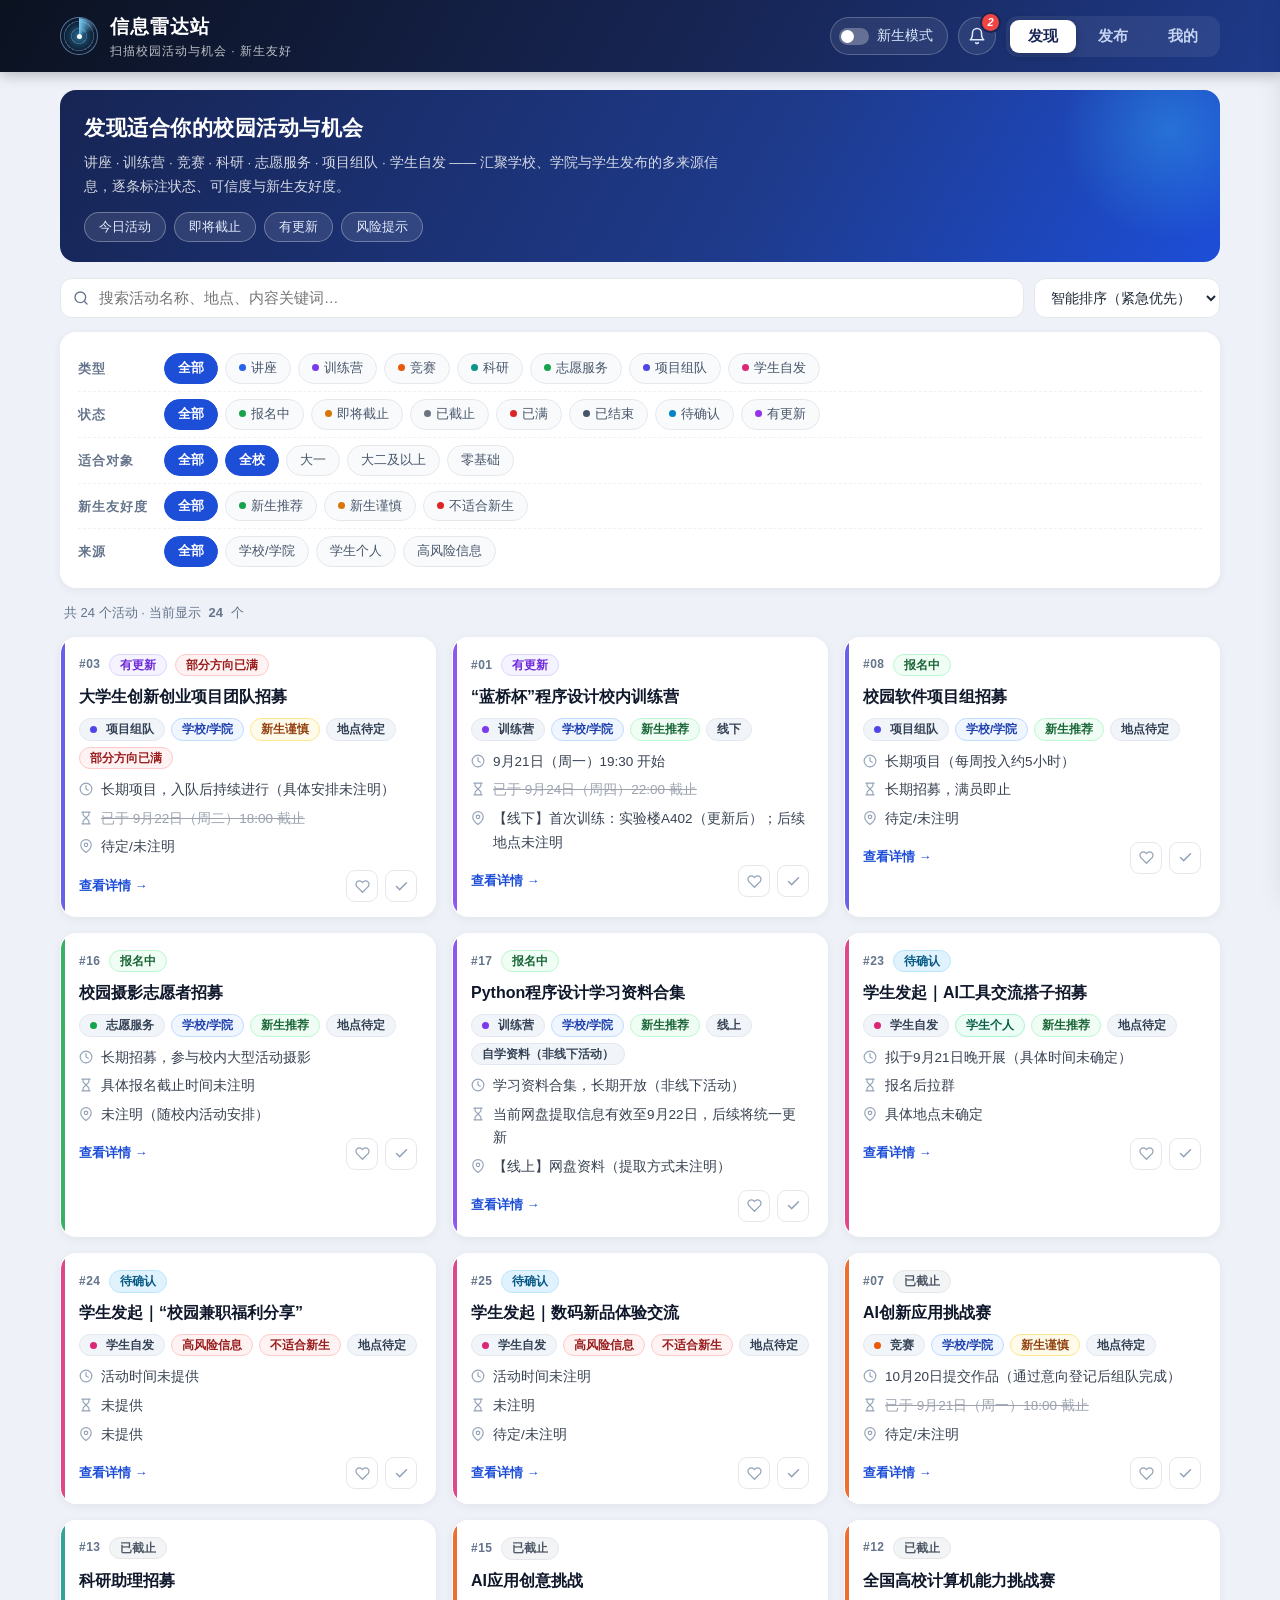
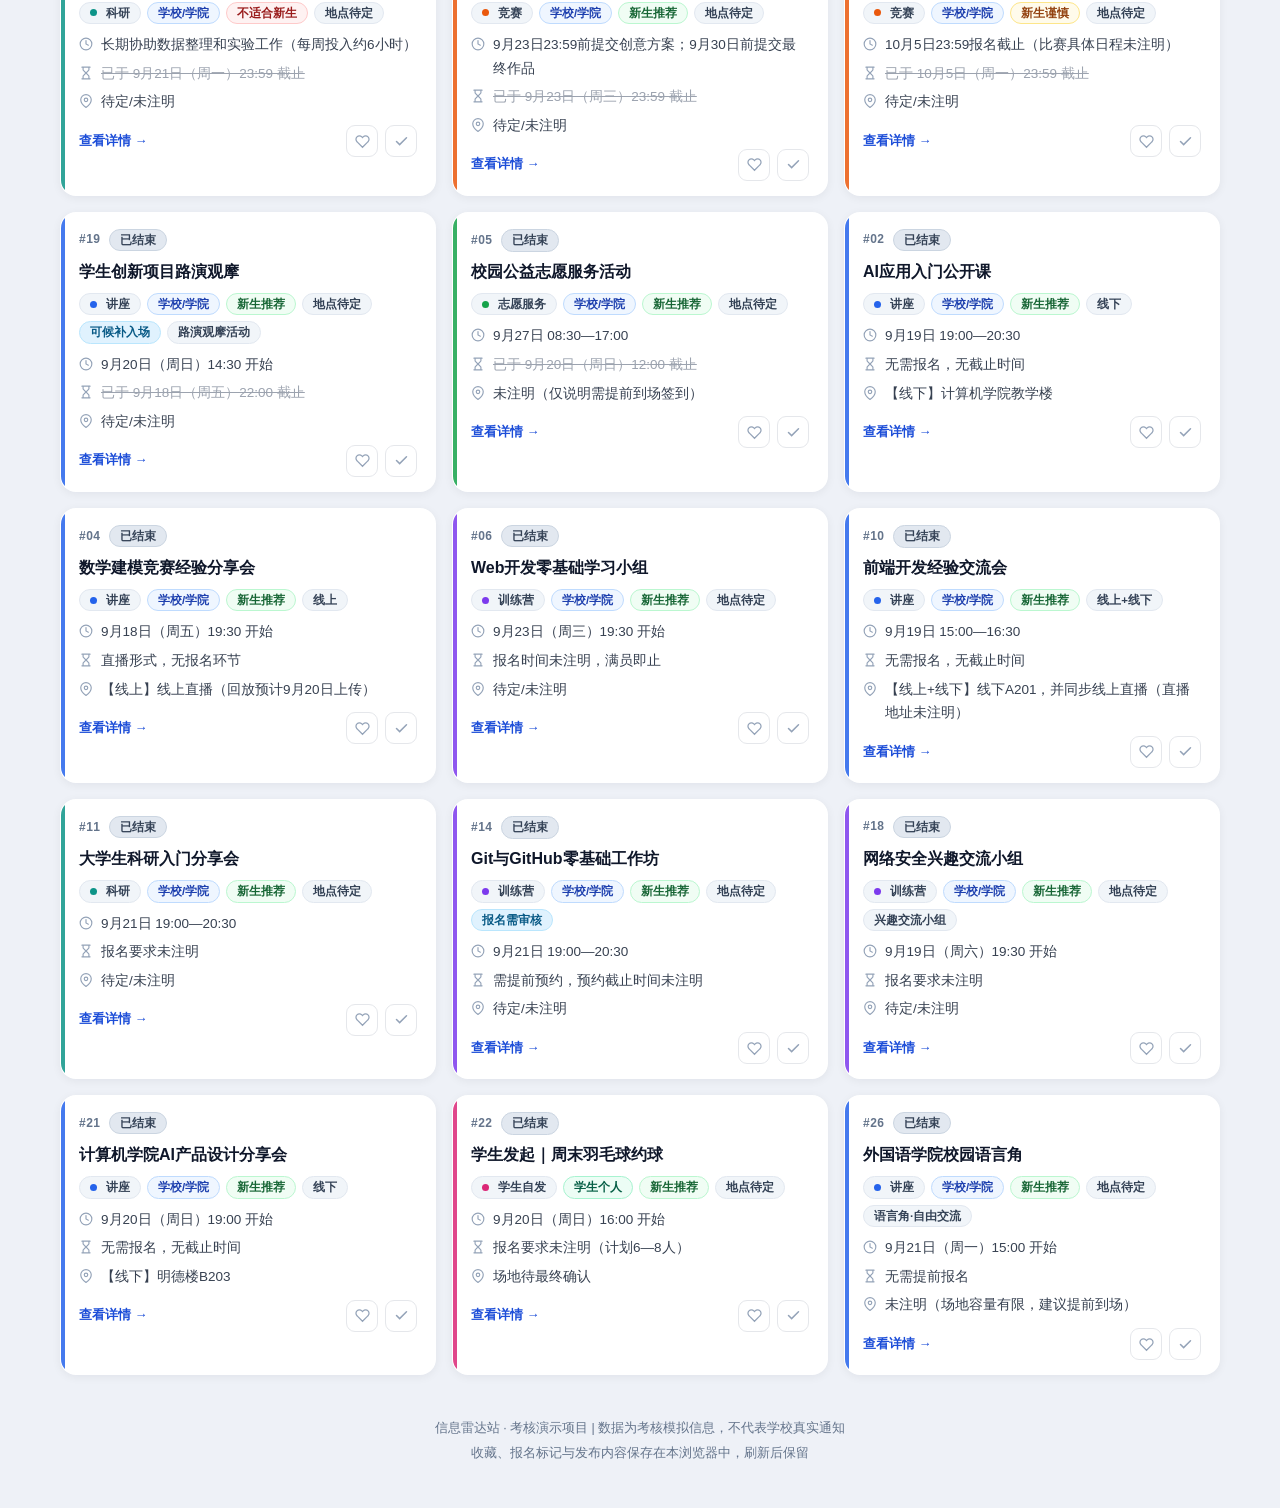
==== index.html @ ca3e1893 "feat: 实现信息雷达站应用界面与核心交互（筛选/行动卡/发布/日历/通知）" ====
<!DOCTYPE html>
<html lang="zh-CN">
<head>
<meta charset="UTF-8">
<meta name="viewport" content="width=device-width, initial-scale=1.0">
<meta name="description" content="信息雷达站 —— 面向学生的校园活动与机会聚合站，重点考虑新生使用体验">
<title>信息雷达站 · 校园活动与机会</title>
<link rel="icon" href="data:image/svg+xml,%3Csvg xmlns='http://www.w3.org/2000/svg' viewBox='0 0 100 100'%3E%3Ccircle cx='50' cy='50' r='46' fill='%231e3a8a'/%3E%3Cpath d='M50 50 L50 8 A42 42 0 0 1 86 30 Z' fill='%2338bdf8' opacity='.7'/%3E%3Ccircle cx='50' cy='50' r='5' fill='%23fff'/%3E%3C/svg%3E">
<link rel="stylesheet" href="css/style.css">
</head>
<body>

<!-- ================= 顶栏 ================= -->
<header class="topbar">
  <div class="topbar-inner">
    <div class="brand">
      <div class="radar" aria-hidden="true"></div>
      <div>
        <h1>信息雷达站</h1>
        <span class="slogan">扫描校园活动与机会 · 新生友好</span>
      </div>
    </div>
    <div class="top-actions">
      <label class="fresh-switch" id="freshSwitch" title="只看新生推荐内容，并隐藏高风险信息">
        <span class="knob"></span> 新生模式
      </label>
      <button class="bell-btn" id="bellBtn" aria-label="通知中心">
        <svg viewBox="0 0 24 24" fill="none" stroke="currentColor" stroke-width="2" stroke-linecap="round" stroke-linejoin="round"><path d="M18 8A6 6 0 0 0 6 8c0 7-3 9-3 9h18s-3-2-3-9"/><path d="M13.73 21a2 2 0 0 1-3.46 0"/></svg>
        <i class="badge hidden" id="bellBadge">0</i>
      </button>
      <nav class="tabs" id="mainTabs" aria-label="主导航">
        <button data-view="discover" class="active">发现</button>
        <button data-view="publish">发布</button>
        <button data-view="profile">我的</button>
      </nav>
    </div>
  </div>
</header>

<main>
  <!-- ================= 发现 ================= -->
  <section class="view active" id="view-discover">
    <div class="banner">
      <div class="glow"></div>
      <h2>发现适合你的校园活动与机会</h2>
      <p>讲座 · 训练营 · 竞赛 · 科研 · 志愿服务 · 项目组队 · 学生自发 —— 汇聚学校、学院与学生发布的多来源信息，逐条标注状态、可信度与新生友好度。</p>
      <div class="quick-chips" id="quickChips">
        <button data-quick="today">今日活动</button>
        <button data-quick="closing">即将截止</button>
        <button data-quick="updated">有更新</button>
        <button data-quick="risk">风险提示</button>
      </div>
    </div>

    <div class="fresh-tip" id="freshTip">
      <svg viewBox="0 0 24 24" fill="none" stroke="currentColor" stroke-width="2" stroke-linecap="round" stroke-linejoin="round"><path d="M20 21v-2a4 4 0 0 0-4-4H8a4 4 0 0 0-4 4v2"/><circle cx="12" cy="7" r="4"/></svg>
      <div><strong>新生模式已开启：</strong>仅展示「新生推荐」的活动，已隐藏高风险信息。关闭后可查看全部内容。</div>
    </div>

    <div class="risk-tip" id="riskTip" style="display:none">
      <svg viewBox="0 0 24 24" fill="none" stroke="currentColor" stroke-width="2" stroke-linecap="round" stroke-linejoin="round"><path d="M10.29 3.86 1.82 18a2 2 0 0 0 1.71 3h16.94a2 2 0 0 0 1.71-3L13.71 3.86a2 2 0 0 0-3.42 0z"/><line x1="12" y1="9" x2="12" y2="13"/><line x1="12" y1="17" x2="12.01" y2="17"/></svg>
      <div><strong>正在查看高风险信息：</strong>以下内容存在推广、诱导或关键信息缺失等风险特征，请谨慎甄别，切勿轻易添加陌生人微信或转账。</div>
    </div>

    <div class="toolbar">
      <div class="search-box">
        <svg viewBox="0 0 24 24" fill="none" stroke="currentColor" stroke-width="2" stroke-linecap="round"><circle cx="11" cy="11" r="8"/><line x1="21" y1="21" x2="16.65" y2="16.65"/></svg>
        <input type="search" id="searchInput" placeholder="搜索活动名称、地点、内容关键词…">
      </div>
      <select id="sortSelect" aria-label="排序方式">
        <option value="smart">智能排序（紧急优先）</option>
        <option value="deadline">按截止时间从近到远</option>
        <option value="newest">最新发布</option>
      </select>
    </div>

    <div class="filters" id="filterPanel"></div>

    <div class="results-meta" id="resultsMeta"></div>
    <div class="cards" id="cards"></div>
  </section>

  <!-- ================= 发布 ================= -->
  <section class="view" id="view-publish">
    <form class="form-card" id="publishForm" novalidate>
      <h2>发布活动 / 招募信息</h2>
      <p class="form-desc">发布后将以「学生个人发布」标识进入正常信息流，可被搜索、收藏与加入日历。请尽量填写完整，方便其他同学判断与参与。</p>
      <div class="fgrid">
        <div class="field full" data-f="title">
          <label>活动标题<span class="req">*</span><span class="opt">（50字以内）</span></label>
          <input type="text" id="fTitle" maxlength="60" placeholder="例：周末图书馆学习搭子招募">
          <div class="counter"><span id="titleCount">0</span>/50</div>
          <div class="err">请填写50字以内的标题</div>
        </div>
        <div class="field" data-f="category">
          <label>活动类型<span class="req">*</span></label>
          <select id="fCategory">
            <option value="">请选择类型</option>
          </select>
          <div class="err">请选择活动类型</div>
        </div>
        <div class="field" data-f="audiences">
          <label>适合对象<span class="req">*</span><span class="opt">（可多选）</span></label>
          <div class="radio-set" id="fAudiences"></div>
          <div class="err">请至少选择一个适合对象</div>
        </div>
        <div class="field" data-f="start">
          <label>开始时间<span class="req">*</span></label>
          <input type="datetime-local" id="fStart">
          <div class="err">请选择开始时间</div>
        </div>
        <div class="field">
          <label>结束时间<span class="opt">（选填）</span></label>
          <input type="datetime-local" id="fEnd">
        </div>
        <div class="field full">
          <label>时间补充说明<span class="opt">（选填，如：此后每周三19:30 / 长期招募）</span></label>
          <input type="text" id="fScheduleNote" placeholder="例：首次活动后每周五晚开展">
        </div>
        <div class="field">
          <label>报名截止时间<span class="opt">（选填）</span></label>
          <input type="datetime-local" id="fDeadline">
        </div>
        <div class="field" data-f="locMode">
          <label>地点类型<span class="req">*</span></label>
          <div class="radio-set" id="fLocMode"></div>
          <div class="err">请选择地点类型</div>
        </div>
        <div class="field full" data-f="locDetail">
          <label>具体地点<span class="req">*</span><span class="opt">（线下活动需提供具体位置）</span></label>
          <input type="text" id="fLocDetail" placeholder="例：教学楼A201 / 线上腾讯会议（填写会议号）">
          <div class="err">请填写具体地点（线上活动可填写平台/会议号）</div>
        </div>
        <div class="field" data-f="fee">
          <label>是否收费<span class="req">*</span></label>
          <div class="radio-set" id="fFee"></div>
          <div class="err">请选择收费方式</div>
        </div>
        <div class="field" data-f="feeAmount" id="feeAmountField" style="display:none">
          <label>收费金额（元/人）<span class="req">*</span></label>
          <input type="number" id="fFeeAmount" min="0" step="0.01" placeholder="例：20">
          <div class="err">选择「收费」时请填写金额</div>
        </div>
        <div class="field">
          <label>预计投入<span class="opt">（选填，小时/周）</span></label>
          <input type="text" id="fEffort" placeholder="例：每周3小时 / 单次2小时">
        </div>
        <div class="field" data-f="contactType">
          <label>联系方式类型<span class="req">*</span></label>
          <select id="fContactType">
            <option value="">请选择</option>
            <option value="微信">微信</option>
            <option value="QQ">QQ</option>
            <option value="电话">电话</option>
            <option value="邮箱">邮箱</option>
          </select>
          <div class="err">请选择联系方式类型</div>
        </div>
        <div class="field" data-f="contact">
          <label>联系方式<span class="req">*</span></label>
          <input type="text" id="fContact" placeholder="例：wx abc123 / tel 138xxxx / mail x@x.edu">
          <div class="err">请填写联系方式</div>
        </div>
        <div class="field" data-f="freshman">
          <label>新生友好度自评<span class="req">*</span><span class="opt">（默认谨慎，保护新生）</span></label>
          <div class="radio-set" id="fFreshman"></div>
          <div class="err">请选择新生友好度</div>
        </div>
        <div class="field full" data-f="originNote">
          <label>来源说明<span class="req">*</span><span class="opt">（100字以内，说明你的身份与信息依据）</span></label>
          <textarea id="fOriginNote" maxlength="120" placeholder="例：我是本活动组织者本人，信息由我本人发布并负责更新"></textarea>
          <div class="counter"><span id="originCount">0</span>/100</div>
          <div class="err">请填写100字以内的来源说明</div>
        </div>
        <div class="field full">
          <label>活动详情补充<span class="opt">（选填）</span></label>
          <textarea id="fDetail" placeholder="补充报名流程、注意事项等（选填）"></textarea>
        </div>
      </div>
      <div class="form-actions">
        <button type="submit" class="btn-submit">发布</button>
        <button type="reset" class="act-btn" id="formReset">清空</button>
      </div>
      <div class="form-note">提示：发布内容将标注「学生个人发布」（可信度中）。含商业推广、虚假诱导的信息会被其他同学识别与举报；请勿发布需要预付款、索取验证码等高风险内容。</div>
    </form>
  </section>

  <!-- ================= 我的 ================= -->
  <section class="view" id="view-profile">
    <div class="profile-stats" id="profileStats"></div>
    <div id="profileContent"></div>
    <div class="danger-zone">
      <button class="btn-clear" id="clearAllBtn">清除全部本地数据</button>
    </div>
  </section>
</main>

<!-- ================= 详情弹层 ================= -->
<div class="modal-mask" id="detailMask">
  <div class="modal" role="dialog" aria-modal="true" id="detailModal">
    <div class="modal-head" id="detailHead"></div>
    <div class="modal-body" id="detailBody"></div>
  </div>
</div>

<!-- ================= 通知抽屉 ================= -->
<div class="notif-mask" id="notifMask"></div>
<aside class="notif-drawer" id="notifDrawer" aria-label="通知中心">
  <div class="notif-head">
    <h3>通知中心</h3>
    <button class="mark-read" id="markAllRead">全部已读</button>
    <button class="close-x" id="notifClose" aria-label="关闭">✕</button>
  </div>
  <div class="notif-list" id="notifList"></div>
</aside>

<div class="toast" id="toast"></div>

<footer>
  <p>信息雷达站 · 考核演示项目 | 数据为考核模拟信息，不代表学校真实通知</p>
  <p>收藏、报名标记与发布内容保存在本浏览器中，刷新后保留</p>
</footer>

<script src="js/data.js"></script>
<script src="js/app.js"></script>
</body>
</html>
---- css/style.css ----
/* ============================================================
 * 信息雷达站 · 样式设计系统
 * 色彩编码：类型 / 状态 / 来源 / 新生友好度 各自独立色相
 * ============================================================ */
:root{
  --primary:#1d4ed8;
  --primary-deep:#172554;
  --accent:#38bdf8;
  --ink:#1f2937;
  --muted:#64748b;
  --line:#e5e7eb;
  --bg:#eef1f7;
  --card:#ffffff;

  /* 状态色 */
  --st-open:#16a34a; --st-closing:#d97706; --st-closed:#6b7280;
  --st-full:#dc2626; --st-ended:#475569; --st-pending:#0284c7; --st-updated:#9333ea;

  --amber-bg:#fffbeb; --amber-line:#f59e0b;
  --red-bg:#fef2f2;   --red-line:#ef4444;
  --violet-bg:#f5f3ff;--violet-line:#a78bfa;
  --radius:16px;
  --shadow:0 2px 10px rgba(15,23,42,.06);
  --shadow-lg:0 12px 34px rgba(15,23,42,.16);
}
*{box-sizing:border-box;}
html{scroll-behavior:smooth;}
body{
  margin:0;
  font-family:-apple-system,BlinkMacSystemFont,"Segoe UI","PingFang SC","Hiragino Sans GB","Microsoft YaHei","Helvetica Neue",Arial,sans-serif;
  color:var(--ink); background:var(--bg);
  font-size:15px; line-height:1.75;
  -webkit-font-smoothing:antialiased;
}
button{font-family:inherit;}
::selection{background:#bfdbfe;}

/* ---------------- 顶栏 ---------------- */
.topbar{
  position:sticky; top:0; z-index:50;
  background:linear-gradient(120deg,#0b1220 0%,#172554 55%,#1e3a8a 100%);
  color:#fff;
  box-shadow:0 2px 14px rgba(2,6,23,.28);
}
.topbar-inner{
  max-width:1200px; margin:0 auto; padding:10px 20px;
  display:flex; align-items:center; gap:16px; flex-wrap:wrap;
}
.brand{display:flex; align-items:center; gap:12px; min-width:0;}
.brand h1{font-size:19px; margin:0; letter-spacing:1px; font-weight:800; white-space:nowrap;}
.brand .slogan{font-size:12px; opacity:.72; letter-spacing:1px; display:block; margin-top:-2px; white-space:nowrap;}

/* 雷达 logo 动画 */
.radar{
  width:38px; height:38px; border-radius:50%; position:relative; flex:none;
  background:
    repeating-radial-gradient(circle at center, rgba(148,197,255,.28) 0 1px, transparent 1px 7px),
    radial-gradient(circle, rgba(56,189,248,.4), rgba(2,6,23,0) 72%);
  border:1px solid rgba(148,197,255,.55);
  overflow:hidden;
}
.radar::before{
  content:""; position:absolute; inset:0; border-radius:50%;
  background:conic-gradient(from 0deg, rgba(125,211,252,.95), rgba(125,211,252,0) 70deg, transparent 360deg);
  animation:sweep 2.8s linear infinite;
}
.radar::after{
  content:""; position:absolute; left:50%; top:50%; width:5px; height:5px;
  margin:-2.5px; border-radius:50%; background:#fff; box-shadow:0 0 8px #7dd3fc;
}
@keyframes sweep{to{transform:rotate(360deg);}}

.top-actions{display:flex; align-items:center; gap:10px; margin-left:auto; flex-wrap:wrap;}

/* 新生模式开关 */
.fresh-switch{
  display:inline-flex; align-items:center; gap:8px; cursor:pointer; user-select:none;
  font-size:13.5px; color:#dbeafe;
  background:rgba(255,255,255,.08); border:1px solid rgba(255,255,255,.22);
  border-radius:999px; padding:6px 14px 6px 8px;
  transition:all .2s;
}
.fresh-switch:hover{background:rgba(255,255,255,.15);}
.fresh-switch .knob{
  width:30px; height:17px; border-radius:999px; background:rgba(255,255,255,.28);
  position:relative; transition:background .2s; flex:none;
}
.fresh-switch .knob::after{
  content:""; position:absolute; left:2px; top:2px; width:13px; height:13px;
  border-radius:50%; background:#fff; transition:transform .2s;
}
.fresh-switch.on{background:rgba(250,204,21,.18); border-color:rgba(250,204,21,.65); color:#fde68a;}
.fresh-switch.on .knob{background:#facc15;}
.fresh-switch.on .knob::after{transform:translateX(13px);}

/* 通知铃铛 */
.bell-btn{
  position:relative; width:38px; height:38px; border-radius:50%;
  background:rgba(255,255,255,.08); border:1px solid rgba(255,255,255,.22);
  color:#e0eaff; cursor:pointer; display:inline-flex; align-items:center; justify-content:center;
  transition:all .2s;
}
.bell-btn:hover{background:rgba(255,255,255,.16); transform:translateY(-1px);}
.bell-btn svg{width:18px; height:18px;}
.bell-btn .badge{
  position:absolute; top:-4px; right:-4px; min-width:17px; height:17px; padding:0 4px;
  border-radius:999px; background:#ef4444; color:#fff; font-size:11px; font-weight:700;
  display:flex; align-items:center; justify-content:center;
  box-shadow:0 0 0 2px #172554;
  animation:pop .3s;
}
.bell-btn .badge.hidden{display:none;}
@keyframes pop{0%{transform:scale(.4);}70%{transform:scale(1.2);}100%{transform:scale(1);}}

/* 导航页签 */
.tabs{display:flex; gap:4px; background:rgba(255,255,255,.07); border-radius:12px; padding:4px;}
.tabs button{
  border:none; background:transparent; color:#c7d5f2; font-size:14.5px; font-weight:600;
  padding:7px 18px; border-radius:9px; cursor:pointer; transition:all .2s; white-space:nowrap;
}
.tabs button:hover{color:#fff;}
.tabs button.active{background:#fff; color:var(--primary-deep); box-shadow:0 2px 8px rgba(2,6,23,.25);}

/* ---------------- 布局 ---------------- */
main{max-width:1200px; margin:0 auto; padding:18px 20px 30px;}
.view{display:none;}
.view.active{display:block; animation:fadeUp .35s ease both;}
@keyframes fadeUp{from{opacity:0; transform:translateY(10px);}to{opacity:1; transform:none;}}

/* 横幅 */
.banner{
  border-radius:var(--radius); padding:20px 24px; margin-bottom:16px;
  background:linear-gradient(120deg,#172554 0%,#1e3a8a 60%,#1d4ed8 100%);
  color:#fff; position:relative; overflow:hidden;
}
.banner h2{margin:0 0 4px; font-size:21px; font-weight:800; letter-spacing:.5px;}
.banner p{margin:0; font-size:13.5px; opacity:.82; max-width:640px;}
.banner .glow{
  position:absolute; right:-60px; top:-70px; width:220px; height:220px; border-radius:50%;
  background:radial-gradient(circle, rgba(56,189,248,.35), transparent 70%); pointer-events:none;
}
.quick-chips{display:flex; gap:8px; margin-top:14px; flex-wrap:wrap;}
.quick-chips button{
  border:1px solid rgba(255,255,255,.3); background:rgba(255,255,255,.1); color:#e6edff;
  font-size:13px; padding:5px 14px; border-radius:999px; cursor:pointer; transition:all .18s;
}
.quick-chips button:hover{background:rgba(255,255,255,.22); transform:translateY(-1px);}

/* 新生模式提示条 */
.fresh-tip{
  display:none; align-items:flex-start; gap:10px;
  background:var(--amber-bg); border:1px solid var(--amber-line);
  border-radius:12px; padding:12px 16px; margin-bottom:14px; font-size:13.5px; color:#78350f;
}
.fresh-tip.show{display:flex; animation:fadeUp .3s both;}
.fresh-tip svg{width:18px; height:18px; flex:none; margin-top:3px;}

/* 风险提示条 */
.risk-tip{
  display:flex; align-items:flex-start; gap:10px;
  background:var(--red-bg); border:1px solid var(--red-line);
  border-radius:12px; padding:12px 16px; margin-bottom:14px; font-size:13.5px; color:#991b1b;
}
.risk-tip svg{width:18px; height:18px; flex:none; margin-top:3px;}

/* ---------------- 工具栏与筛选 ---------------- */
.toolbar{display:flex; gap:10px; margin:4px 0 14px; flex-wrap:wrap;}
.search-box{position:relative; flex:1; min-width:230px;}
.search-box svg{
  position:absolute; left:13px; top:50%; transform:translateY(-50%);
  width:16px; height:16px; color:var(--muted); pointer-events:none;
}
.search-box input{
  width:100%; padding:11px 16px 11px 38px; font-size:14.5px;
  border:1px solid var(--line); border-radius:12px; outline:none; background:#fff;
  transition:border .15s, box-shadow .15s;
}
.search-box input:focus{border-color:var(--primary); box-shadow:0 0 0 3px rgba(29,78,216,.12);}
.toolbar select{
  padding:10px 12px; font-size:14px; border:1px solid var(--line); border-radius:12px;
  background:#fff; color:var(--ink); outline:none; cursor:pointer;
}
.toolbar select:focus{border-color:var(--primary);}

.filters{background:var(--card); border-radius:var(--radius); box-shadow:var(--shadow); padding:14px 18px; margin-bottom:14px;}
.filter-row{display:flex; align-items:flex-start; gap:12px; padding:7px 0;}
.filter-row + .filter-row{border-top:1px dashed #eef2f7;}
.filter-row .flabel{
  flex:none; width:74px; font-size:12.5px; color:var(--muted); letter-spacing:1px;
  padding-top:6px; font-weight:600;
}
.chip-set{display:flex; gap:7px; flex-wrap:wrap;}
.chip{
  border:1px solid var(--line); background:#f8fafc; color:#475569;
  font-size:13px; padding:4px 13px; border-radius:999px; cursor:pointer;
  transition:all .16s; white-space:nowrap; line-height:1.6;
}
.chip:hover{border-color:#93c5fd; color:var(--primary);}
.chip.active{background:var(--primary); border-color:var(--primary); color:#fff; font-weight:600;}
.chip .dot{display:inline-block; width:7px; height:7px; border-radius:50%; margin-right:5px; vertical-align:1px;}

.results-meta{font-size:13px; color:var(--muted); margin:2px 4px 12px; display:flex; align-items:center; gap:8px; flex-wrap:wrap;}

/* ---------------- 活动卡片 ---------------- */
.cards{display:grid; grid-template-columns:repeat(auto-fill,minmax(320px,1fr)); gap:16px;}
.acard{
  background:var(--card); border-radius:var(--radius); box-shadow:var(--shadow);
  border:1px solid transparent; padding:16px 18px 14px; cursor:pointer;
  display:flex; flex-direction:column; gap:9px; position:relative; overflow:hidden;
  transition:transform .18s, box-shadow .18s, border-color .18s;
  animation:cardIn .4s ease both;
}
@keyframes cardIn{from{opacity:0; transform:translateY(14px);}to{opacity:1; transform:none;}}
.acard:hover{transform:translateY(-3px); box-shadow:var(--shadow-lg); border-color:#c7d8f8;}
.acard::before{
  content:""; position:absolute; left:0; top:0; bottom:0; width:4px;
  background:var(--cat-color, var(--primary)); opacity:.85;
}
.acard.flash{animation:flash 1.6s ease;}
@keyframes flash{0%,60%{background:#fef9c3;}100%{background:#fff;}}

.acard-top{display:flex; align-items:center; gap:8px;}
.acard-id{font-size:12px; color:var(--muted); font-weight:700; letter-spacing:.5px;}
.acard-title{font-size:16px; font-weight:700; color:#0f172a; line-height:1.5; margin:0;}
.acard-title:hover{color:var(--primary);}

.badges{display:flex; flex-wrap:wrap; gap:6px;}
.badge{
  display:inline-flex; align-items:center; gap:4px;
  font-size:11.5px; line-height:1.6; padding:1px 10px; border-radius:999px;
  font-weight:600; white-space:nowrap; border:1px solid transparent;
}
.badge svg{width:11px; height:11px;}
.badge .dot{display:inline-block; width:7px; height:7px; border-radius:50%; margin-right:5px; vertical-align:1px;}

/* 类型徽章（以色点区分） */
.badge.cat{background:#f1f5f9; color:#334155; border-color:#e2e8f0;}
/* 状态徽章 */
.st-open{background:#f0fdf4; color:#166534; border-color:#bbf7d0;}
.st-closing{background:#fffbeb; color:#92400e; border-color:#fde68a;}
.st-closed{background:#f3f4f6; color:#4b5563; border-color:#e5e7eb;}
.st-full{background:#fef2f2; color:#991b1b; border-color:#fecaca;}
.st-ended{background:#e2e8f0; color:#334155; border-color:#cbd5e1;}
.st-pending{background:#e0f2fe; color:#075985; border-color:#bae6fd;}
.st-updated{background:#f5f3ff; color:#6d28d9; border-color:#ddd6fe;}
.badge.pulse{animation:pulse 1.6s ease-in-out infinite;}
@keyframes pulse{0%,100%{box-shadow:0 0 0 0 rgba(217,119,6,.35);}50%{box-shadow:0 0 0 5px rgba(217,119,6,0);}}

/* 来源徽章 */
.src-official{background:#eff6ff; color:#1e40af; border-color:#bfdbfe;}
.src-student{background:#ecfdf5; color:#065f46; border-color:#a7f3d0;}
.src-risk{background:#fef2f2; color:#991b1b; border-color:#fecaca;}
/* 新生友好徽章 */
.fr-good{background:#f0fdf4; color:#166534; border-color:#bbf7d0;}
.fr-caution{background:#fffbeb; color:#92400e; border-color:#fde68a;}
.fr-no{background:#fef2f2; color:#991b1b; border-color:#fecaca;}

.acard-info{display:flex; flex-direction:column; gap:5px; font-size:13.5px; color:#374151;}
.acard-info .row{display:flex; align-items:flex-start; gap:8px;}
.acard-info svg{width:14px; height:14px; flex:none; margin-top:4px; color:#94a3b8;}
.acard-info .hl{color:#92400e; font-weight:600;}
.acard-info .over{color:#9ca3af; text-decoration:line-through;}

.acard-foot{display:flex; align-items:center; justify-content:space-between; margin-top:2px; gap:8px;}
.link-more{font-size:13px; color:var(--primary); font-weight:600; background:none; border:none; cursor:pointer; padding:0;}
.link-more:hover{text-decoration:underline;}

.icon-btn{
  width:32px; height:32px; border-radius:9px; border:1px solid var(--line); background:#fff;
  color:#94a3b8; cursor:pointer; display:inline-flex; align-items:center; justify-content:center;
  transition:all .18s; flex:none;
}
.icon-btn svg{width:15px; height:15px;}
.icon-btn:hover{border-color:#f472b6; color:#ec4899; transform:translateY(-1px);}
.icon-btn.faved{background:#fdf2f8; border-color:#f9a8d4; color:#ec4899;}
.icon-btn.checked{background:#f0fdf4; border-color:#86efac; color:#16a34a;}

/* 空状态 */
.empty{
  grid-column:1/-1; text-align:center; padding:48px 20px; color:var(--muted);
  background:var(--card); border-radius:var(--radius); box-shadow:var(--shadow);
}
.empty svg{width:44px; height:44px; color:#cbd5e1; margin-bottom:10px;}
.empty p{margin:2px 0;}
.empty .sub{font-size:13px; color:#94a3b8;}

/* ---------------- 详情弹层（行动卡） ---------------- */
.modal-mask{
  position:fixed; inset:0; z-index:100; background:rgba(2,6,23,.55);
  display:none; align-items:flex-end; justify-content:center;
  backdrop-filter:blur(3px);
}
.modal-mask.open{display:flex; animation:fadeIn .2s both;}
@keyframes fadeIn{from{opacity:0;}to{opacity:1;}}
.modal{
  background:var(--card); width:100%; max-width:780px; max-height:92vh;
  border-radius:22px 22px 0 0; overflow:hidden; display:flex; flex-direction:column;
  animation:sheetUp .3s cubic-bezier(.2,.8,.3,1) both;
}
@keyframes sheetUp{from{transform:translateY(40px); opacity:0;}to{transform:none; opacity:1;}}
@media (min-width:720px){
  .modal-mask{align-items:center; padding:24px;}
  .modal{border-radius:22px; max-height:88vh;}
}
.modal-head{
  padding:18px 24px 14px; border-bottom:1px solid #eef2f7; position:relative; flex:none;
  background:linear-gradient(180deg,#f8faff,#fff);
}
.modal-close{
  position:absolute; right:14px; top:14px; width:34px; height:34px; border-radius:50%;
  border:1px solid var(--line); background:#fff; color:#64748b; cursor:pointer;
  display:flex; align-items:center; justify-content:center; transition:all .15s; z-index:2;
}
.modal-close:hover{color:#ef4444; border-color:#fecaca; transform:rotate(90deg);}
.modal-body{padding:18px 24px 24px; overflow-y:auto;}

.detail-title{font-size:20px; font-weight:800; color:#0f172a; margin:8px 44px 6px 0; line-height:1.5;}
.detail-idline{font-size:12.5px; color:var(--muted); margin:0 0 10px;}
.detail-badges{display:flex; flex-wrap:wrap; gap:7px;}

/* 风险横幅 */
.risk-banner{
  display:flex; gap:10px; align-items:flex-start;
  background:var(--red-bg); border:1px solid var(--red-line); border-left-width:4px;
  border-radius:12px; padding:13px 16px; margin:14px 0 4px; font-size:13.5px; color:#991b1b;
}
.risk-banner svg{width:19px; height:19px; flex:none; margin-top:2px;}
.risk-banner ul{margin:6px 0 0; padding-left:18px;}
.risk-banner li{margin-bottom:2px;}

/* 倒计时块 */
.countdown{
  display:flex; align-items:center; gap:12px;
  border-radius:12px; padding:13px 16px; margin:14px 0 2px;
  background:linear-gradient(100deg,#fffbeb,#fef3c7); border:1px solid #fde68a;
}
.countdown.urgent{background:linear-gradient(100deg,#fef2f2,#fee2e2); border-color:#fecaca;}
.countdown.passed{background:#f3f4f6; border-color:#e5e7eb;}
.countdown svg{width:22px; height:22px; flex:none; color:#b45309;}
.countdown.urgent svg{color:#b91c1c;}
.countdown.passed svg{color:#9ca3af;}
.countdown .cd-num{font-size:19px; font-weight:800; color:#92400e; font-variant-numeric:tabular-nums;}
.countdown.urgent .cd-num{color:#b91c1c;}
.countdown.passed .cd-num{color:#6b7280;}
.countdown .cd-label{font-size:12px; color:#a16207; margin-top:-2px;}
.countdown.urgent .cd-label{color:#b91c1c;}
.countdown.passed .cd-label{color:#9ca3af;}

/* 更新时间线 */
.timeline{margin:14px 0 2px; border-left:2px solid #ddd6fe; padding-left:16px; display:flex; flex-direction:column; gap:10px;}
.tl-item{position:relative;}
.tl-item::before{
  content:""; position:absolute; left:-22.5px; top:7px; width:9px; height:9px;
  border-radius:50%; background:#8b5cf6; box-shadow:0 0 0 3px #ede9fe;
}
.tl-item .tl-head{font-size:13px; font-weight:700; color:#6d28d9;}
.tl-item .tl-head .tl-date{color:#94a3b8; font-weight:500; margin-left:8px; font-size:12px;}
.tl-item p{margin:2px 0 0; font-size:13.5px; color:#4b5563;}

/* 信息栅格 */
.dgrid{display:grid; grid-template-columns:1fr 1fr; gap:10px; margin-top:16px;}
.dcell{
  border:1px solid #eef2f7; border-radius:12px; padding:11px 14px; background:#fcfdff;
  transition:box-shadow .15s;
}
.dcell:hover{box-shadow:0 3px 12px rgba(29,78,216,.08);}
.dcell.wide{grid-column:1/-1;}
.dcell .dl{
  display:flex; align-items:center; gap:6px;
  font-size:11.5px; color:var(--muted); letter-spacing:1.5px; font-weight:700; margin-bottom:3px;
}
.dcell .dl svg{width:13px; height:13px;}
.dcell .dv{font-size:14px; color:#111827; line-height:1.65; word-break:break-all;}
.dcell .dv .sub{font-size:12.5px; color:#94a3b8;}
.dcell .dv .none{color:#9ca3af;}

/* 信息完整度 */
.completeness{
  margin-top:16px; border-radius:12px; padding:12px 16px;
  background:#f8fafc; border:1px dashed #cbd5e1; font-size:13px; color:#475569;
}
.completeness .ct{font-weight:700; margin-bottom:4px; display:flex; align-items:center; gap:6px;}
.completeness .ct svg{width:14px; height:14px;}
.completeness .ok{color:#16a34a;}
.completeness .miss{display:flex; flex-wrap:wrap; gap:6px; margin-top:6px;}
.completeness .miss span{
  background:#fffbeb; border:1px solid #fde68a; color:#92400e;
  border-radius:999px; padding:1px 10px; font-size:12px;
}

/* 来源与可信度 */
.trust-row{display:flex; align-items:center; gap:10px; flex-wrap:wrap;}
.shields{display:inline-flex; gap:3px;}
.shields svg{width:16px; height:16px;}
.shields .on{color:var(--primary);}
.shields .off{color:#d1d5db;}

/* 特殊说明块 */
.note-block{
  margin-top:10px; border-radius:10px; padding:10px 14px; font-size:13.5px;
  border:1px solid var(--violet-line); background:var(--violet-bg); color:#5b21b6;
}
.note-block.amber{border-color:var(--amber-line); background:var(--amber-bg); color:#78350f;}
.note-block.blue{border-color:#93c5fd; background:#eff6ff; color:#1e40af;}

/* 原文折叠 */
.origin{margin-top:14px;}
.origin summary{
  cursor:pointer; font-size:13px; color:var(--muted); font-weight:600; user-select:none;
}
.origin summary:hover{color:var(--primary);}
.origin blockquote{
  margin:8px 0 0; padding:10px 14px; border-left:3px solid #cbd5e1; background:#f8fafc;
  border-radius:0 10px 10px 0; font-size:13px; color:#4b5563;
}

/* 操作区 */
.action-bar{
  display:flex; gap:10px; flex-wrap:wrap; margin-top:18px; padding-top:16px;
  border-top:1px solid #eef2f7;
}
.act-btn{
  display:inline-flex; align-items:center; gap:7px;
  padding:9px 18px; border-radius:11px; font-size:14px; font-weight:600;
  border:1px solid var(--line); background:#fff; color:#334155; cursor:pointer;
  transition:all .18s;
}
.act-btn svg{width:15px; height:15px;}
.act-btn:hover{transform:translateY(-1px); box-shadow:0 4px 12px rgba(15,23,42,.1);}
.act-btn:active{transform:scale(.97);}
.act-btn.primary{background:var(--primary); border-color:var(--primary); color:#fff;}
.act-btn.primary:hover{background:#1e40af;}
.act-btn.faved{background:#fdf2f8; border-color:#f9a8d4; color:#db2777;}
.act-btn.checked{background:#f0fdf4; border-color:#86efac; color:#15803d;}
.act-btn:disabled{opacity:.45; cursor:not-allowed; transform:none; box-shadow:none;}

/* ---------------- 通知抽屉 ---------------- */
.notif-drawer{
  position:fixed; top:0; right:0; bottom:0; width:min(380px,92vw); z-index:110;
  background:#fff; box-shadow:-8px 0 30px rgba(2,6,23,.18);
  transform:translateX(105%); transition:transform .28s cubic-bezier(.2,.8,.3,1);
  display:flex; flex-direction:column;
}
.notif-drawer.open{transform:none;}
.notif-head{
  padding:16px 20px; border-bottom:1px solid #eef2f7; display:flex; align-items:center; gap:10px;
}
.notif-head h3{margin:0; font-size:16px; flex:1;}
.notif-head .mark-read{
  border:none; background:none; color:var(--primary); font-size:13px; cursor:pointer; font-weight:600;
}
.notif-head .close-x{width:30px; height:30px; border:1px solid var(--line); border-radius:50%; background:#fff; color:#64748b; cursor:pointer;}
.notif-list{flex:1; overflow-y:auto; padding:10px 14px;}
.notif-item{
  display:flex; gap:10px; padding:12px; border-radius:12px; cursor:pointer;
  transition:background .15s; border:1px solid transparent;
}
.notif-item:hover{background:#f6f9ff;}
.notif-item.unread{background:#f5f8ff; border-color:#dbeafe;}
.notif-item .n-ico{
  width:34px; height:34px; border-radius:10px; flex:none;
  display:flex; align-items:center; justify-content:center;
}
.notif-item .n-ico svg{width:16px; height:16px;}
.n-ico.update{background:var(--violet-bg); color:#7c3aed;}
.n-ico.deadline{background:var(--amber-bg); color:#d97706;}
.n-ico.today{background:#eff6ff; color:#2563eb;}
.n-ico.risk{background:var(--red-bg); color:#dc2626;}
.notif-item .n-txt{font-size:13.5px; color:#1f2937; line-height:1.6;}
.notif-item .n-sub{font-size:12px; color:#94a3b8; margin-top:2px;}
.notif-empty{text-align:center; color:var(--muted); padding:50px 20px; font-size:13.5px;}
.notif-mask{position:fixed; inset:0; z-index:105; background:rgba(2,6,23,.4); display:none;}
.notif-mask.open{display:block; animation:fadeIn .2s both;}

/* ---------------- 发布表单 ---------------- */
.form-card{
  background:var(--card); border-radius:var(--radius); box-shadow:var(--shadow);
  padding:26px 28px; max-width:760px;
}
.form-card h2{margin:0 0 4px; font-size:20px;}
.form-card .form-desc{font-size:13.5px; color:var(--muted); margin:0 0 18px;}
.fgrid{display:grid; grid-template-columns:1fr 1fr; gap:14px 18px;}
.field{display:flex; flex-direction:column; gap:6px;}
.field.full{grid-column:1/-1;}
.field label{font-size:13.5px; font-weight:700; color:#334155;}
.field label .req{color:#dc2626; margin-left:2px;}
.field .opt{font-weight:400; color:#94a3b8; font-size:12px;}
.field input[type=text],.field input[type=datetime-local],.field input[type=number],
.field select,.field textarea{
  padding:10px 13px; font-size:14px; border:1px solid var(--line); border-radius:10px;
  outline:none; background:#fff; font-family:inherit; transition:border .15s, box-shadow .15s;
  width:100%;
}
.field textarea{resize:vertical; min-height:74px;}
.field input:focus,.field select:focus,.field textarea:focus{
  border-color:var(--primary); box-shadow:0 0 0 3px rgba(29,78,216,.12);
}
.field .counter{font-size:12px; color:#94a3b8; text-align:right;}
.field .counter.warn{color:#d97706;}
.field .counter.over{color:#dc2626; font-weight:700;}
.field .err{font-size:12.5px; color:#dc2626; display:none;}
.field.invalid input,.field.invalid select,.field.invalid textarea{border-color:#f87171;}
.field.invalid .err{display:block;}
.radio-set{display:flex; gap:8px; flex-wrap:wrap;}
.radio-pill{position:relative;}
.radio-pill input{position:absolute; opacity:0; pointer-events:none;}
.radio-pill span{
  display:inline-block; border:1px solid var(--line); background:#f8fafc; color:#475569;
  font-size:13.5px; padding:6px 16px; border-radius:999px; cursor:pointer; transition:all .16s;
}
.radio-pill input:checked + span{background:var(--primary); border-color:var(--primary); color:#fff; font-weight:600;}
.radio-pill input:focus-visible + span{box-shadow:0 0 0 3px rgba(29,78,216,.2);}
.form-actions{display:flex; gap:12px; margin-top:22px; align-items:center;}
.btn-submit{
  background:linear-gradient(120deg,#1d4ed8,#2563eb); color:#fff; border:none;
  font-size:15px; font-weight:700; padding:11px 34px; border-radius:12px; cursor:pointer;
  box-shadow:0 4px 14px rgba(29,78,216,.3); transition:all .18s;
}
.btn-submit:hover{transform:translateY(-1px); box-shadow:0 7px 18px rgba(29,78,216,.36);}
.btn-submit:active{transform:scale(.97);}
.form-note{
  margin-top:16px; font-size:12.5px; color:#92400e; background:var(--amber-bg);
  border:1px solid var(--amber-line); border-radius:10px; padding:10px 14px;
}

/* ---------------- 个人中心 ---------------- */
.profile-stats{display:grid; grid-template-columns:repeat(3,1fr); gap:14px; margin-bottom:18px;}
.stat-card{
  background:var(--card); border-radius:var(--radius); box-shadow:var(--shadow);
  padding:18px 20px; display:flex; align-items:center; gap:14px;
}
.stat-card .s-ico{
  width:42px; height:42px; border-radius:12px; display:flex; align-items:center; justify-content:center; flex:none;
}
.stat-card .s-ico svg{width:20px; height:20px;}
.stat-card .num{font-size:24px; font-weight:800; color:#0f172a; line-height:1.2;}
.stat-card .lab{font-size:12.5px; color:var(--muted);}
.sect-title{display:flex; align-items:center; gap:8px; font-size:16.5px; font-weight:800; color:#0f172a; margin:22px 0 12px;}
.sect-title .cnt{font-size:12px; color:#fff; background:var(--primary); border-radius:999px; padding:1px 9px; font-weight:600;}
.my-list{display:flex; flex-direction:column; gap:10px;}
.my-item{
  background:var(--card); border-radius:14px; box-shadow:var(--shadow);
  padding:13px 16px; display:flex; align-items:center; gap:12px; flex-wrap:wrap;
  transition:transform .15s, box-shadow .15s;
}
.my-item:hover{transform:translateY(-1px); box-shadow:var(--shadow-lg);}
.my-item .mi-main{flex:1; min-width:200px;}
.my-item .mi-title{font-size:14.5px; font-weight:700; color:#0f172a; cursor:pointer;}
.my-item .mi-title:hover{color:var(--primary);}
.my-item .mi-meta{font-size:12.5px; color:var(--muted); margin-top:2px; display:flex; gap:10px; flex-wrap:wrap;}
.my-item .mi-acts{display:flex; gap:7px; margin-left:auto;}
.mini-btn{
  border:1px solid var(--line); background:#fff; color:#475569; font-size:12.5px;
  padding:5px 12px; border-radius:8px; cursor:pointer; transition:all .15s; white-space:nowrap;
}
.mini-btn:hover{border-color:var(--primary); color:var(--primary);}
.mini-btn.danger:hover{border-color:#f87171; color:#dc2626;}
.danger-zone{margin-top:26px; text-align:right;}
.btn-clear{
  border:1px solid #fecaca; background:#fff; color:#dc2626; font-size:13px;
  padding:8px 18px; border-radius:10px; cursor:pointer; transition:all .15s;
}
.btn-clear:hover{background:#fef2f2;}

/* ---------------- Toast ---------------- */
.toast{
  position:fixed; left:50%; bottom:34px; transform:translateX(-50%) translateY(20px);
  background:#0f172a; color:#fff; font-size:13.5px; padding:11px 22px; border-radius:999px;
  box-shadow:0 8px 24px rgba(2,6,23,.35); opacity:0; pointer-events:none;
  transition:all .25s; z-index:200; max-width:86vw; text-align:center;
}
.toast.show{opacity:1; transform:translateX(-50%) translateY(0);}

/* ---------------- 页脚 ---------------- */
footer{text-align:center; color:var(--muted); font-size:12.5px; padding:10px 20px 40px;}
footer p{margin:3px 0;}

/* ---------------- 响应式 ---------------- */
@media (max-width:860px){
  .topbar-inner{padding:8px 14px; gap:10px;}
  .brand .slogan{display:none;}
  .tabs{order:3; width:100%; justify-content:stretch;}
  .tabs button{flex:1; text-align:center; padding:7px 6px;}
  main{padding:14px 14px 26px;}
  .banner{padding:16px 18px;}
  .banner h2{font-size:18px;}
  .filter-row{flex-direction:column; gap:6px;}
  .filter-row .flabel{width:auto; padding-top:0;}
  .chip-set{flex-wrap:nowrap; overflow-x:auto; padding-bottom:4px; -webkit-overflow-scrolling:touch;}
  .chip{flex:none;}
  .cards{grid-template-columns:1fr;}
  .dgrid{grid-template-columns:1fr;}
  .fgrid{grid-template-columns:1fr;}
  .profile-stats{grid-template-columns:1fr 1fr 1fr; gap:10px;}
  .stat-card{padding:14px; flex-direction:column; align-items:flex-start; gap:6px;}
  .form-card{padding:20px 16px;}
  .modal{max-height:94vh;}
}
@media (max-width:480px){
  .brand h1{font-size:16px;}
  .profile-stats{grid-template-columns:repeat(3,1fr);}
  .stat-card .num{font-size:19px;}
}
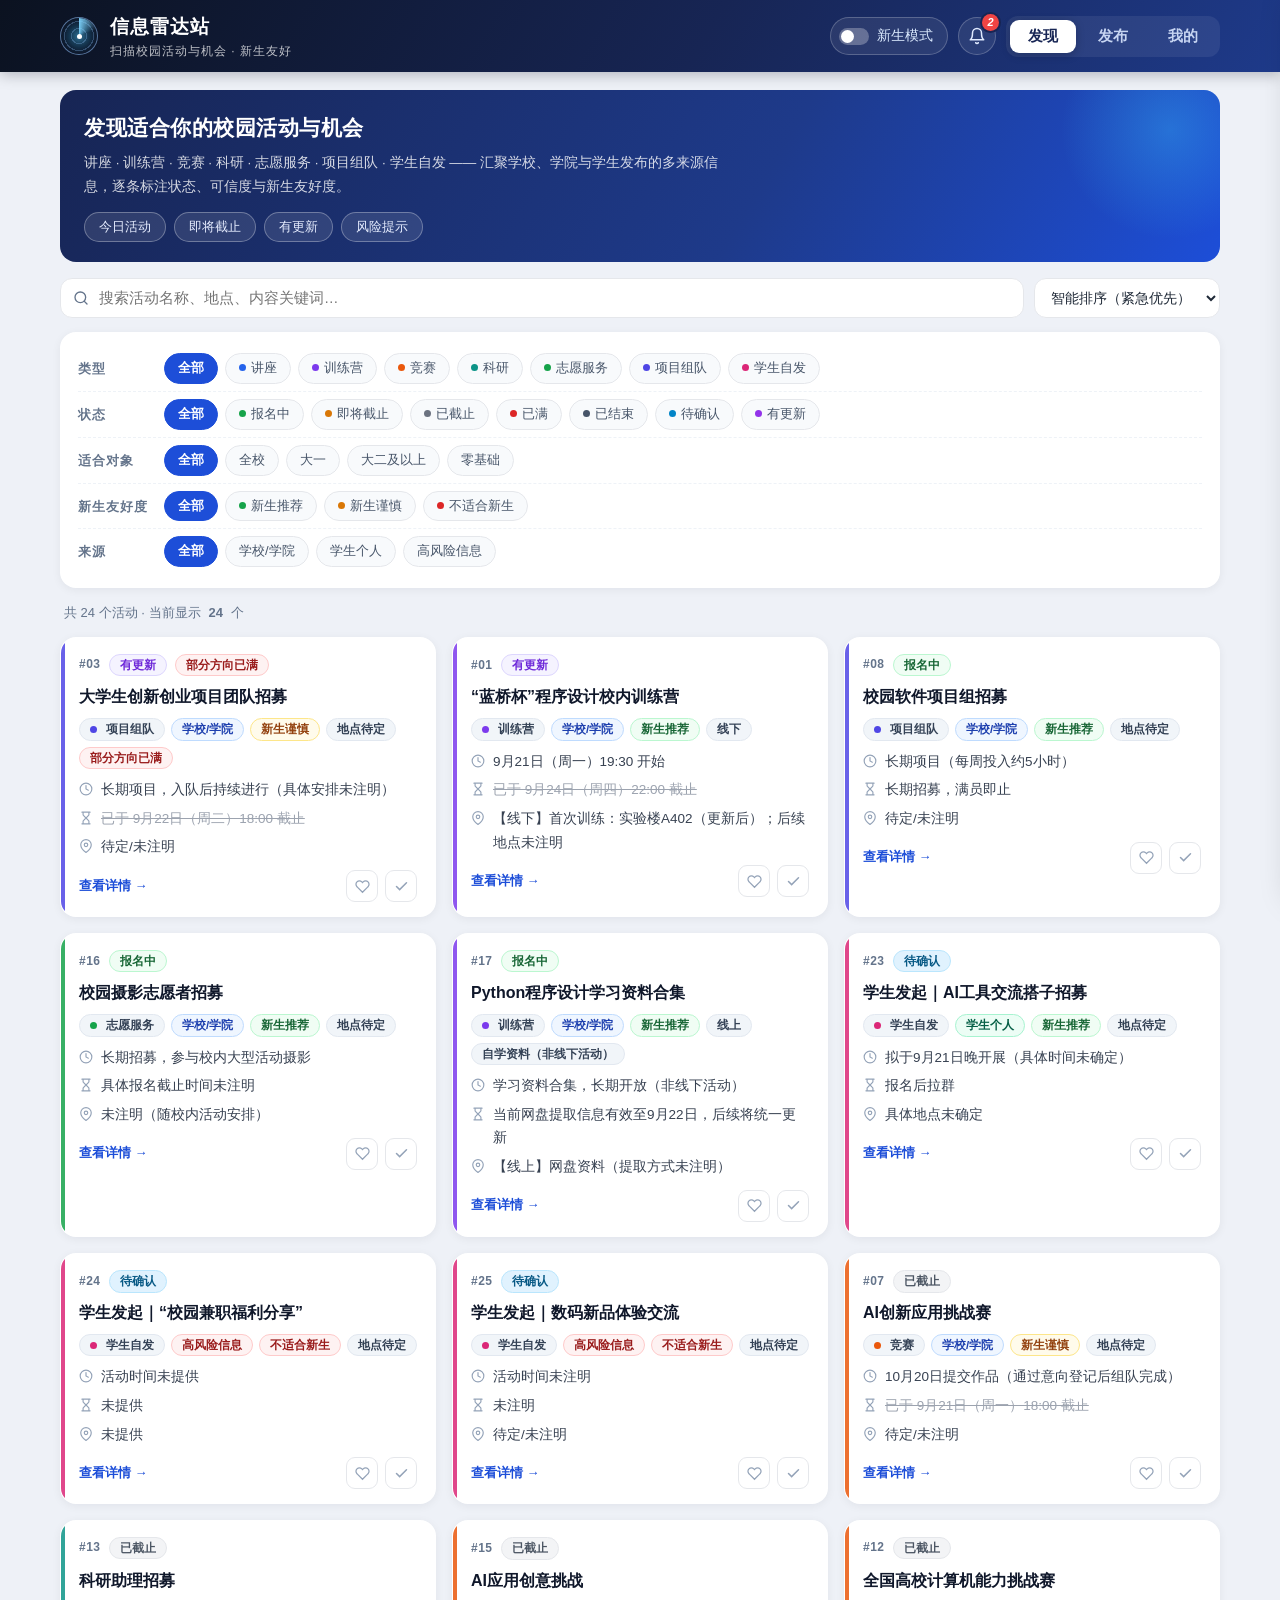
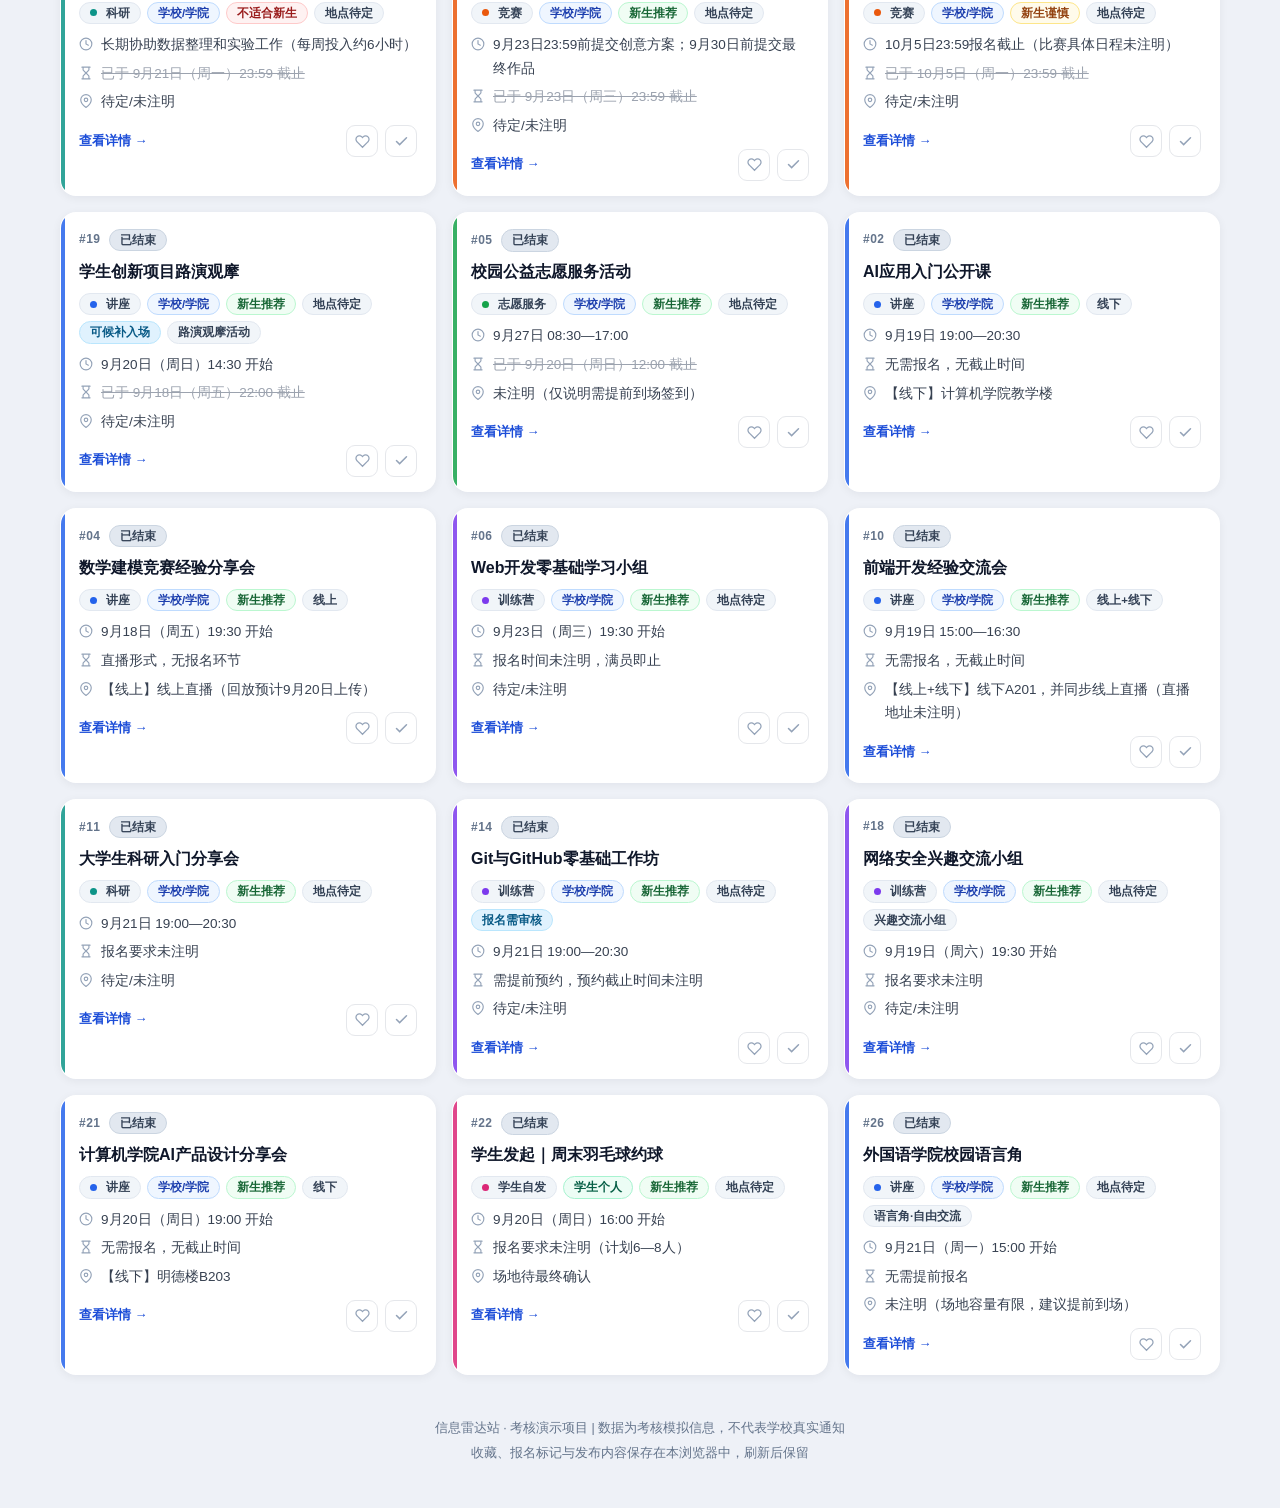
==== commit 6df36905: "fix: 修复筛选哨兵值与受众键冲突，静态资源增加版本参数 - 筛选行"全部"的哨兵值由 all 改为 any，避免与适合对象"全校"（all）冲突导致全校筛选失效 - index.html 静态资源" ====
--- a/index.html
+++ b/index.html
@@ -6,7 +6,7 @@
 <meta name="description" content="信息雷达站 —— 面向学生的校园活动与机会聚合站，重点考虑新生使用体验">
 <title>信息雷达站 · 校园活动与机会</title>
 <link rel="icon" href="data:image/svg+xml,%3Csvg xmlns='http://www.w3.org/2000/svg' viewBox='0 0 100 100'%3E%3Ccircle cx='50' cy='50' r='46' fill='%231e3a8a'/%3E%3Cpath d='M50 50 L50 8 A42 42 0 0 1 86 30 Z' fill='%2338bdf8' opacity='.7'/%3E%3Ccircle cx='50' cy='50' r='5' fill='%23fff'/%3E%3C/svg%3E">
-<link rel="stylesheet" href="css/style.css">
+<link rel="stylesheet" href="css/style.css?v=1.0.1">
 </head>
 <body>
 
@@ -221,7 +221,7 @@
   <p>收藏、报名标记与发布内容保存在本浏览器中，刷新后保留</p>
 </footer>
 
-<script src="js/data.js"></script>
-<script src="js/app.js"></script>
+<script src="js/data.js?v=1.0.1"></script>
+<script src="js/app.js?v=1.0.1"></script>
 </body>
 </html>
